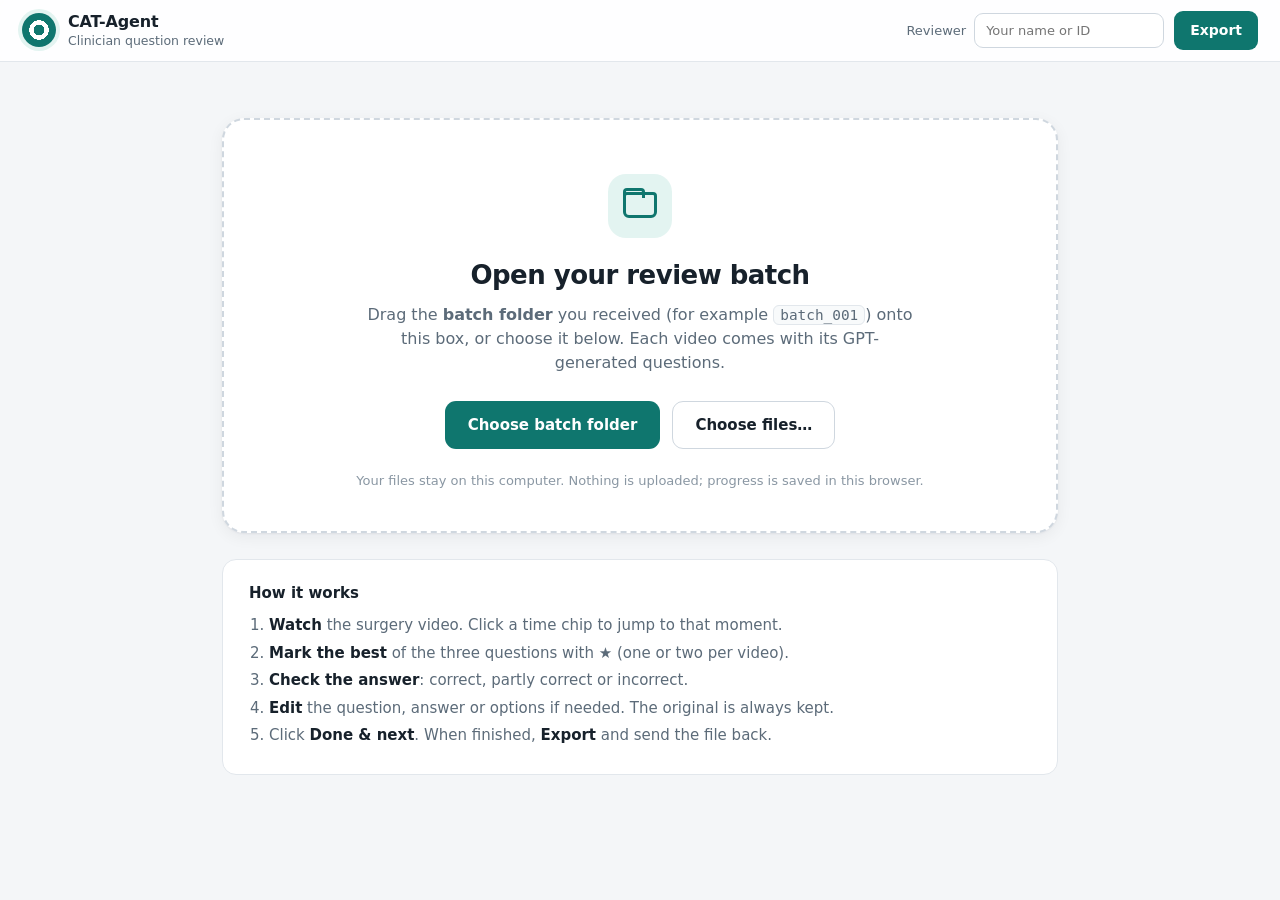
==== ui/index.html @ 6831594a "UI: version-stamp CSS/JS so browsers never mix cached old files with a new page Co-Authored-By: Clau" ====
<!doctype html>
<html lang="en">
<head>
  <meta charset="utf-8">
  <meta name="viewport" content="width=device-width, initial-scale=1">
  <title>CAT-Agent Clinician Review</title>
  <meta name="description" content="Review GPT-generated questions for ophthalmic surgery videos: pick the best, edit, export.">
  <link rel="icon" href="data:image/svg+xml,%3Csvg xmlns='http://www.w3.org/2000/svg' viewBox='0 0 32 32'%3E%3Ccircle cx='16' cy='16' r='14' fill='%230f766e'/%3E%3Ccircle cx='16' cy='16' r='6' fill='white'/%3E%3Ccircle cx='16' cy='16' r='3' fill='%230f766e'/%3E%3C/svg%3E">
  <link rel="stylesheet" href="styles.css?v=202610051833">
</head>
<body>
  <header class="topbar">
    <div class="brand">
      <span class="logo" aria-hidden="true"></span>
      <div>
        <div class="brand-title">CAT-Agent</div>
        <div class="brand-sub">Clinician question review</div>
      </div>
    </div>
    <div class="topbar-actions">
      <label class="reviewer">
        <span>Reviewer</span>
        <input id="reviewer" type="text" placeholder="Your name or ID" autocomplete="off" spellcheck="false">
      </label>
      <button id="btn-open" class="btn ghost hidden" type="button" title="Open another batch folder">Open folder</button>
      <div class="menu-wrap">
        <button id="btn-export" class="btn primary" type="button" disabled aria-haspopup="true" aria-expanded="false">Export</button>
        <div id="export-menu" class="menu hidden" role="menu">
          <button type="button" role="menuitem" data-export="json">Export JSON <small>full record, re-importable</small></button>
          <button type="button" role="menuitem" data-export="csv">Export CSV <small>one row per question, for Excel</small></button>
          <hr>
          <button type="button" role="menuitem" data-export="import">Import previous export… <small>continue where you left off</small></button>
        </div>
      </div>
    </div>
  </header>

  <!-- Start screen -->
  <main id="start" class="start">
    <section class="drop" id="dropzone" tabindex="0" aria-label="Drop your batch folder here">
      <div class="drop-icon" aria-hidden="true"></div>
      <h1>Open your review batch</h1>
      <p class="lead">Drag the <b>batch folder</b> you received (for example <code>batch_001</code>) onto this box,
        or choose it below. Each video comes with its GPT-generated questions.</p>
      <div class="drop-buttons">
        <button id="btn-folder" class="btn primary lg" type="button">Choose batch folder</button>
        <button id="btn-files" class="btn ghost lg" type="button">Choose files…</button>
      </div>
      <p class="fine">Your files stay on this computer. Nothing is uploaded; progress is saved in this browser.</p>
    </section>
    <section class="howto">
      <h2>How it works</h2>
      <ol>
        <li><b>Watch</b> the surgery video. Click a time chip to jump to that moment.</li>
        <li><b>Mark the best</b> of the three questions with ★ (one or two per video).</li>
        <li><b>Check the answer</b>: correct, partly correct or incorrect.</li>
        <li><b>Edit</b> the question, answer or options if needed. The original is always kept.</li>
        <li>Click <b>Done &amp; next</b>. When finished, <b>Export</b> and send the file back.</li>
      </ol>
    </section>
    <input id="input-folder" type="file" webkitdirectory directory multiple hidden>
    <input id="input-files" type="file" multiple accept="video/*,.mp4,.mov,.m4v,.webm,.mkv,.json" hidden>
    <input id="input-import" type="file" accept=".json,application/json" hidden>
  </main>

  <!-- Review workspace -->
  <div id="workspace" class="workspace hidden">
    <aside class="sidebar" aria-label="Videos in this batch">
      <div class="side-head">
        <div class="progress-label"><span id="progress-text">0 of 0 done</span><span id="progress-pct">0%</span></div>
        <div class="progress"><div id="progress-bar"></div></div>
        <input id="search" type="search" placeholder="Search videos…" aria-label="Search videos">
        <div class="filters" role="group" aria-label="Filter by status">
          <button type="button" class="chip-btn active" data-filter="all">All</button>
          <button type="button" class="chip-btn" data-filter="todo">To do</button>
          <button type="button" class="chip-btn" data-filter="done">Done</button>
        </div>
      </div>
      <ol id="case-list" class="case-list"></ol>
    </aside>

    <main id="case" class="case" tabindex="-1"></main>
  </div>

  <div id="toast" class="toast" role="status" aria-live="polite"></div>

  <script src="config.js?v=202610051833"></script>
  <script src="app.js?v=202610051833"></script>
</body>
</html>
---- ui/styles.css ----
/* CAT-Agent clinician review — styles (no build step, no external assets) */
:root {
  --bg: #f4f6f8;
  --surface: #ffffff;
  --surface-2: #f8fafb;
  --border: #e2e7ec;
  --border-strong: #cfd7df;
  --text: #17212b;
  --muted: #5c6b79;
  --faint: #8a97a3;
  --accent: #0f766e;
  --accent-strong: #0b5f58;
  --accent-soft: #e3f4f1;
  --star: #d97706;
  --star-soft: #fff4e0;
  --good: #15803d;
  --good-soft: #e5f6eb;
  --warn: #b45309;
  --warn-soft: #fdf1e1;
  --bad: #b91c1c;
  --bad-soft: #fbe9e9;
  --info-soft: #eaf1fb;
  --shadow: 0 1px 2px rgba(16, 24, 40, .05), 0 4px 16px rgba(16, 24, 40, .06);
  --shadow-lg: 0 12px 40px rgba(16, 24, 40, .14);
  --radius: 14px;
  --radius-sm: 9px;
  --font: ui-sans-serif, system-ui, -apple-system, "Segoe UI", Roboto, "Helvetica Neue", Arial, sans-serif;
  --mono: ui-monospace, SFMono-Regular, Menlo, Consolas, monospace;
  color-scheme: light;
}

* { box-sizing: border-box; }
html, body { margin: 0; height: 100%; }
body {
  font-family: var(--font);
  font-size: 15px;
  line-height: 1.5;
  color: var(--text);
  background: var(--bg);
  -webkit-font-smoothing: antialiased;
}
button, input, textarea { font: inherit; color: inherit; }
code { font-family: var(--mono); font-size: .9em; background: var(--surface-2); border: 1px solid var(--border);
  padding: 1px 6px; border-radius: 6px; }
.hidden { display: none !important; }

/* ---------------------------------------------------------------- top bar */
.topbar {
  position: sticky; top: 0; z-index: 20;
  display: flex; align-items: center; justify-content: space-between; gap: 16px;
  padding: 10px 22px;
  background: color-mix(in srgb, var(--surface) 88%, transparent);
  backdrop-filter: saturate(1.4) blur(10px);
  border-bottom: 1px solid var(--border);
}
.brand { display: flex; align-items: center; gap: 12px; }
.logo {
  width: 34px; height: 34px; border-radius: 50%;
  background: radial-gradient(circle at 50% 50%, var(--accent) 0 22%, #fff 23% 40%, var(--accent) 41% 100%);
  box-shadow: 0 0 0 4px var(--accent-soft);
}
.brand-title { font-weight: 700; letter-spacing: -.01em; font-size: 16px; }
.brand-sub { color: var(--muted); font-size: 12.5px; margin-top: -2px; }
.topbar-actions { display: flex; align-items: center; gap: 10px; }
.reviewer { display: flex; align-items: center; gap: 8px; color: var(--muted); font-size: 13px; }
.reviewer input {
  width: 190px; padding: 7px 11px; border-radius: var(--radius-sm);
  border: 1px solid var(--border-strong); background: var(--surface);
}
.reviewer input:focus, #search:focus, textarea:focus, .comment:focus { outline: 2px solid var(--accent); outline-offset: 1px; border-color: transparent; }
.reviewer input.needs { border-color: var(--warn); box-shadow: 0 0 0 3px var(--warn-soft); }

/* ---------------------------------------------------------------- buttons */
.btn {
  display: inline-flex; align-items: center; justify-content: center; gap: 7px;
  padding: 8px 15px; border-radius: var(--radius-sm); border: 1px solid transparent;
  font-weight: 600; font-size: 14px; cursor: pointer; white-space: nowrap;
  transition: background .15s, border-color .15s, color .15s, transform .05s;
}
.btn:active { transform: translateY(1px); }
.btn:disabled { opacity: .5; cursor: not-allowed; }
.btn.lg { padding: 12px 22px; font-size: 15px; border-radius: 11px; }
.btn.primary { background: var(--accent); color: #fff; }
.btn.primary:hover:not(:disabled) { background: var(--accent-strong); }
.btn.ghost { background: var(--surface); border-color: var(--border-strong); color: var(--text); }
.btn.ghost:hover:not(:disabled) { background: var(--surface-2); }
.btn.subtle { background: transparent; color: var(--muted); padding: 6px 10px; }
.btn.subtle:hover { background: var(--surface-2); color: var(--text); }
.btn.small { padding: 5px 10px; font-size: 13px; }
:focus-visible { outline: 2px solid var(--accent); outline-offset: 2px; }

.menu-wrap { position: relative; }
.menu {
  position: absolute; right: 0; top: calc(100% + 8px); min-width: 270px; z-index: 30;
  background: var(--surface); border: 1px solid var(--border); border-radius: 12px;
  box-shadow: var(--shadow-lg); padding: 6px;
}
.menu button {
  display: block; width: 100%; text-align: left; background: none; border: 0;
  padding: 9px 11px; border-radius: 8px; cursor: pointer; font-weight: 600;
}
.menu button small { display: block; font-weight: 400; color: var(--muted); font-size: 12.5px; }
.menu button:hover { background: var(--surface-2); }
.menu hr { border: 0; border-top: 1px solid var(--border); margin: 6px 4px; }

/* ---------------------------------------------------------------- start screen */
.start { max-width: 880px; margin: 0 auto; padding: 56px 22px 40px; }
.drop {
  text-align: center; padding: 54px 30px 40px;
  background: var(--surface); border: 2px dashed var(--border-strong); border-radius: 22px;
  box-shadow: var(--shadow); transition: border-color .15s, background .15s, transform .15s;
}
.drop.over { border-color: var(--accent); background: var(--accent-soft); transform: scale(1.01); }
.drop-icon {
  width: 64px; height: 64px; margin: 0 auto 18px; border-radius: 18px; background: var(--accent-soft);
  position: relative;
}
.drop-icon::before {
  content: ""; position: absolute; inset: 18px 15px 20px; border: 3px solid var(--accent); border-radius: 4px 4px 6px 6px;
}
.drop-icon::after {
  content: ""; position: absolute; left: 15px; top: 14px; width: 16px; height: 7px; border: 3px solid var(--accent);
  border-bottom: 0; border-radius: 4px 4px 0 0;
}
.drop h1 { font-size: 26px; letter-spacing: -.02em; margin: 0 0 8px; }
.lead { color: var(--muted); max-width: 560px; margin: 0 auto 26px; font-size: 16px; }
.drop-buttons { display: flex; gap: 12px; justify-content: center; flex-wrap: wrap; }
.fine { color: var(--faint); font-size: 13px; margin: 22px 0 0; }
.howto { margin-top: 26px; padding: 22px 26px; background: var(--surface); border-radius: var(--radius);
  border: 1px solid var(--border); }
.howto h2 { font-size: 15px; margin: 0 0 10px; }
.howto ol { margin: 0; padding-left: 20px; color: var(--muted); }
.howto li { margin: 5px 0; }
.howto b { color: var(--text); }

/* ---------------------------------------------------------------- workspace */
.workspace { display: grid; grid-template-columns: 300px minmax(0, 1fr); height: calc(100vh - 57px); }
.sidebar {
  border-right: 1px solid var(--border); background: var(--surface);
  display: flex; flex-direction: column; min-height: 0;
}
.side-head { padding: 16px 16px 12px; border-bottom: 1px solid var(--border); }
.progress-label { display: flex; justify-content: space-between; font-size: 13px; color: var(--muted); font-weight: 600; }
.progress { height: 7px; background: var(--surface-2); border: 1px solid var(--border); border-radius: 99px; margin: 7px 0 12px; overflow: hidden; }
.progress div { height: 100%; width: 0; background: linear-gradient(90deg, var(--accent), var(--good)); border-radius: 99px; transition: width .3s; }
#search { width: 100%; padding: 8px 11px; border-radius: var(--radius-sm); border: 1px solid var(--border-strong); background: var(--surface-2); }
.filters { display: flex; gap: 6px; margin-top: 10px; }
.chip-btn { border: 1px solid var(--border); background: var(--surface); padding: 4px 11px; border-radius: 99px; font-size: 12.5px; font-weight: 600; color: var(--muted); cursor: pointer; }
.chip-btn.active { background: var(--accent-soft); color: var(--accent-strong); border-color: transparent; }
.case-list { list-style: none; margin: 0; padding: 8px; overflow-y: auto; flex: 1; }
.case-item {
  display: grid; grid-template-columns: 22px 1fr auto; gap: 9px; align-items: center;
  padding: 9px 10px; border-radius: 10px; cursor: pointer; border: 1px solid transparent;
}
.case-item:hover { background: var(--surface-2); }
.case-item.active { background: var(--accent-soft); border-color: color-mix(in srgb, var(--accent) 30%, transparent); }
.case-num { font-size: 12px; color: var(--faint); font-variant-numeric: tabular-nums; text-align: right; }
.case-title { font-size: 13.5px; font-weight: 600; line-height: 1.3; overflow: hidden; text-overflow: ellipsis; display: -webkit-box; -webkit-line-clamp: 2; -webkit-box-orient: vertical; }
.case-sub { font-size: 12px; color: var(--muted); }
.dot { width: 10px; height: 10px; border-radius: 50%; background: var(--border-strong); }
.dot.progress-dot { background: var(--star); }
.dot.done { background: var(--good); }
.case-stars { font-size: 12px; color: var(--star); font-weight: 700; }

/* ---------------------------------------------------------------- case view */
.case { overflow-y: auto; padding: 22px 28px 60px; outline: none; }
.case-inner { max-width: 1320px; margin: 0 auto; }
.case-head { display: flex; align-items: flex-start; justify-content: space-between; gap: 16px; margin-bottom: 14px; }
.case-head h2 { margin: 0; font-size: 22px; letter-spacing: -.015em; line-height: 1.25; }
.meta-chips { display: flex; flex-wrap: wrap; gap: 6px; margin-top: 8px; }
.pill { white-space: nowrap; display: inline-flex; align-items: center; gap: 5px; padding: 3px 10px; border-radius: 99px; font-size: 12.5px; font-weight: 600; background: var(--surface-2); color: var(--muted); border: 1px solid var(--border); }
.pill.accent { background: var(--accent-soft); color: var(--accent-strong); border-color: transparent; }
.pill.star { background: var(--star-soft); color: var(--star); border-color: transparent; }
.pill.good { background: var(--good-soft); color: var(--good); border-color: transparent; }
.pill.warn { background: var(--warn-soft); color: var(--warn); border-color: transparent; }
.nav-btns { display: flex; gap: 8px; flex-shrink: 0; }

.grid { display: grid; grid-template-columns: minmax(0, 1.05fr) minmax(0, 1fr); gap: 22px; align-items: start; }
.panel { background: var(--surface); border: 1px solid var(--border); border-radius: var(--radius); box-shadow: var(--shadow); }
.video-panel { position: sticky; top: 0; overflow: hidden; }
.video-box { background: #000; aspect-ratio: 16 / 10; display: flex; align-items: center; justify-content: center; }
.video-box video { width: 100%; height: 100%; display: block; background: #000; }
.video-missing { color: #c9d3da; text-align: center; padding: 30px; font-size: 14px; }
.video-missing b { color: #fff; display: block; font-size: 16px; margin-bottom: 4px; }
.timeline-wrap { padding: 12px 16px 6px; }
.timeline-label { display: flex; justify-content: space-between; font-size: 12px; color: var(--muted); margin-bottom: 6px; }
.timeline { position: relative; height: 26px; border-radius: 7px; overflow: hidden; display: flex; background: var(--surface-2); cursor: pointer; border: 1px solid var(--border); }
.seg { height: 100%; border-right: 1px solid rgba(255,255,255,.6); min-width: 2px; position: relative; }
.seg:hover { filter: brightness(1.08) saturate(1.1); }
.playhead { position: absolute; top: -2px; bottom: -2px; width: 2px; background: var(--text); pointer-events: none; left: 0; box-shadow: 0 0 0 1px var(--surface); }
.phase-now { font-size: 13px; padding: 4px 16px 12px; color: var(--muted); min-height: 30px; }
.phase-now b { color: var(--text); }
details.about { border-top: 1px solid var(--border); }
details.about summary { padding: 12px 16px; cursor: pointer; font-weight: 600; font-size: 14px; list-style: none; display: flex; justify-content: space-between; }
details.about summary::-webkit-details-marker { display: none; }
details.about summary::after { content: "Show"; color: var(--accent); font-size: 13px; }
details.about[open] summary::after { content: "Hide"; }
.about-body { padding: 0 16px 16px; font-size: 13.5px; color: var(--muted); }
.about-body p { margin: 0 0 10px; color: var(--text); }
.kv { display: grid; grid-template-columns: max-content 1fr; gap: 4px 14px; margin: 0; }
.kv dt { color: var(--faint); }
.kv dd { margin: 0; color: var(--text); word-break: break-word; }

/* ---------------------------------------------------------------- question cards */
.q-col { display: flex; flex-direction: column; gap: 16px; }
.q-hint { font-size: 13.5px; color: var(--muted); display: flex; justify-content: space-between; align-items: center; gap: 10px; }
.q-hint b { color: var(--text); }
.qcard { padding: 18px 18px 14px; transition: border-color .15s, box-shadow .15s; }
.qcard.selected { border-color: var(--star); box-shadow: 0 0 0 3px var(--star-soft), var(--shadow); }
.q-top { display: flex; align-items: center; justify-content: space-between; gap: 10px; margin-bottom: 10px; }
.q-tags { display: flex; flex-wrap: wrap; gap: 6px; align-items: center; }
.q-index { font-weight: 800; font-size: 13px; color: var(--faint); letter-spacing: .04em; text-transform: uppercase; margin-right: 4px; }
.star-btn {
  display: inline-flex; align-items: center; gap: 6px; border: 1px solid var(--border-strong); background: var(--surface);
  color: var(--muted); border-radius: 99px; padding: 6px 13px; font-weight: 700; font-size: 13px; cursor: pointer; flex-shrink: 0;
}
.star-btn .s { font-size: 16px; line-height: 1; }
.star-btn:hover { border-color: var(--star); color: var(--star); }
.star-btn.on { background: var(--star); border-color: var(--star); color: #fff; }
.q-text { font-size: 15.5px; font-weight: 500; line-height: 1.5; margin: 2px 0 12px; white-space: pre-wrap; }
.label { font-size: 11.5px; font-weight: 800; letter-spacing: .06em; text-transform: uppercase; color: var(--faint); margin: 12px 0 5px; }
.options { list-style: none; margin: 0; padding: 0; display: grid; gap: 6px; }
.options li { padding: 8px 11px; border: 1px solid var(--border); border-radius: 9px; font-size: 14px; background: var(--surface-2); white-space: pre-wrap; }
.options li.correct { border-color: var(--good); background: var(--good-soft); }
.options li.correct::after { content: "  ✓ answer"; color: var(--good); font-weight: 700; font-size: 12px; }
.answer { padding: 11px 13px; background: var(--accent-soft); border-radius: 10px; font-size: 14.5px; white-space: pre-wrap; }
.evidence { display: flex; flex-wrap: wrap; gap: 6px; }
.ev-chip {
  border: 1px solid var(--border); background: var(--surface); border-radius: 8px; padding: 5px 9px; font-size: 12.5px;
  cursor: pointer; text-align: left; max-width: 100%; color: var(--text);
}
.ev-chip:hover { border-color: var(--accent); background: var(--accent-soft); }
.ev-chip .t { font-family: var(--mono); font-weight: 700; color: var(--accent-strong); margin-right: 6px; }
details.reason { margin-top: 10px; }
details.reason summary { cursor: pointer; font-size: 13px; color: var(--accent); font-weight: 600; }
.reason-body { font-size: 13.5px; color: var(--muted); padding: 8px 0 0; white-space: pre-wrap; }
.reason-body b { color: var(--text); }

.q-review { margin-top: 14px; padding-top: 12px; border-top: 1px dashed var(--border); display: flex; flex-wrap: wrap; gap: 10px; align-items: center; justify-content: space-between; }
.seg-ctl { display: inline-flex; border: 1px solid var(--border-strong); border-radius: 10px; overflow: hidden; }
.seg-ctl button { border: 0; background: var(--surface); padding: 6px 11px; font-size: 13px; font-weight: 600; cursor: pointer; color: var(--muted); border-right: 1px solid var(--border); }
.seg-ctl button:last-child { border-right: 0; }
.seg-ctl button:hover { background: var(--surface-2); color: var(--text); }
.seg-ctl button.on[data-v="correct"] { background: var(--good-soft); color: var(--good); }
.seg-ctl button.on[data-v="partial"] { background: var(--warn-soft); color: var(--warn); }
.seg-ctl button.on[data-v="incorrect"] { background: var(--bad-soft); color: var(--bad); }
.seg-ctl button.on[data-v="cannot_verify"] { background: var(--info-soft); color: var(--text); }
.q-actions { display: flex; gap: 6px; }
.comment { width: 100%; margin-top: 10px; padding: 8px 11px; border: 1px solid var(--border); border-radius: 9px; background: var(--surface-2); font-size: 13.5px; resize: vertical; min-height: 38px; }

.edit-box { margin-top: 4px; display: grid; gap: 10px; }
.edit-box label { font-size: 12px; font-weight: 700; color: var(--muted); display: grid; gap: 4px; }
.edit-box textarea { width: 100%; padding: 9px 11px; border: 1px solid var(--border-strong); border-radius: 9px; background: var(--surface); font-size: 14.5px; line-height: 1.45; resize: vertical; }
.edit-row { display: flex; gap: 8px; justify-content: flex-end; flex-wrap: wrap; }
.orig { font-size: 12.5px; color: var(--faint); margin-top: 6px; white-space: pre-wrap; }
.orig b { color: var(--muted); }

.done-bar { margin-top: 4px; padding: 14px 18px; display: flex; align-items: center; justify-content: space-between; gap: 12px; flex-wrap: wrap; }
.done-bar textarea { flex: 1 1 260px; min-height: 40px; }
.done-bar .msg { font-size: 13px; color: var(--muted); }

/* ---------------------------------------------------------------- toast */
.toast {
  position: fixed; left: 50%; bottom: 26px; transform: translate(-50%, 20px); opacity: 0; pointer-events: none;
  background: var(--text); color: var(--bg); padding: 10px 16px; border-radius: 10px; font-size: 14px; font-weight: 600;
  box-shadow: var(--shadow-lg); transition: opacity .2s, transform .2s; z-index: 50; max-width: 90vw;
}
.toast.show { opacity: 1; transform: translate(-50%, 0); }

/* ---------------------------------------------------------------- responsive */
@media (max-width: 1150px) {
  .grid { grid-template-columns: 1fr; }
  .video-panel { position: static; }
}
@media (max-width: 820px) {
  .topbar { flex-wrap: wrap; padding: 10px 14px; }
  .topbar-actions { width: 100%; flex-wrap: wrap; }
  .reviewer { flex: 1; }
  .reviewer span { display: none; }
  .reviewer input { width: 100%; }
  .workspace { grid-template-columns: 1fr; height: auto; }
  .sidebar { border-right: 0; border-bottom: 1px solid var(--border); max-height: 42vh; }
  .case { padding: 16px 14px 50px; }
  .case-head { flex-direction: column; }
  .start { padding: 28px 14px; }
  .drop { padding: 36px 18px 30px; }
}
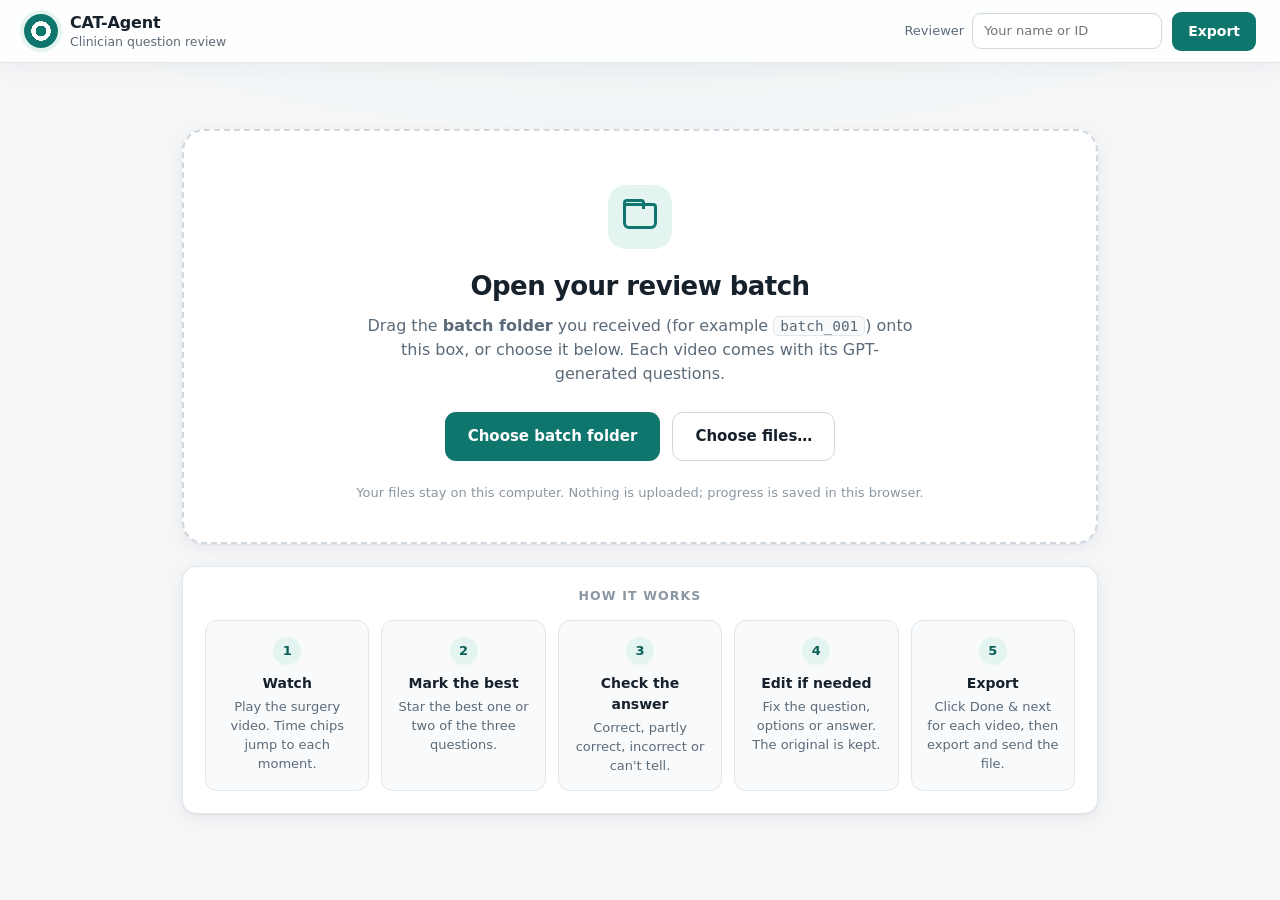
==== commit 1e0381eb: "UI: centred layout (max-width column), vertically centred start screen, step cards Co-Authored-By: C" ====
--- a/ui/index.html
+++ b/ui/index.html
@@ -6,10 +6,11 @@
   <title>CAT-Agent Clinician Review</title>
   <meta name="description" content="Review GPT-generated questions for ophthalmic surgery videos: pick the best, edit, export.">
   <link rel="icon" href="data:image/svg+xml,%3Csvg xmlns='http://www.w3.org/2000/svg' viewBox='0 0 32 32'%3E%3Ccircle cx='16' cy='16' r='14' fill='%230f766e'/%3E%3Ccircle cx='16' cy='16' r='6' fill='white'/%3E%3Ccircle cx='16' cy='16' r='3' fill='%230f766e'/%3E%3C/svg%3E">
-  <link rel="stylesheet" href="styles.css?v=202610051833">
+  <link rel="stylesheet" href="styles.css?v=202610051835">
 </head>
 <body>
   <header class="topbar">
+  <div class="topbar-inner">
     <div class="brand">
       <span class="logo" aria-hidden="true"></span>
       <div>
@@ -33,6 +34,7 @@
         </div>
       </div>
     </div>
+  </div>
   </header>
 
   <!-- Start screen -->
@@ -50,12 +52,12 @@
     </section>
     <section class="howto">
       <h2>How it works</h2>
-      <ol>
-        <li><b>Watch</b> the surgery video. Click a time chip to jump to that moment.</li>
-        <li><b>Mark the best</b> of the three questions with ★ (one or two per video).</li>
-        <li><b>Check the answer</b>: correct, partly correct or incorrect.</li>
-        <li><b>Edit</b> the question, answer or options if needed. The original is always kept.</li>
-        <li>Click <b>Done &amp; next</b>. When finished, <b>Export</b> and send the file back.</li>
+      <ol class="steps">
+        <li><span class="n">1</span><b>Watch</b><p>Play the surgery video. Time chips jump to each moment.</p></li>
+        <li><span class="n">2</span><b>Mark the best</b><p>Star the best one or two of the three questions.</p></li>
+        <li><span class="n">3</span><b>Check the answer</b><p>Correct, partly correct, incorrect or can&#39;t tell.</p></li>
+        <li><span class="n">4</span><b>Edit if needed</b><p>Fix the question, options or answer. The original is kept.</p></li>
+        <li><span class="n">5</span><b>Export</b><p>Click Done &amp; next for each video, then export and send the file.</p></li>
       </ol>
     </section>
     <input id="input-folder" type="file" webkitdirectory directory multiple hidden>
@@ -84,7 +86,7 @@
 
   <div id="toast" class="toast" role="status" aria-live="polite"></div>
 
-  <script src="config.js?v=202610051833"></script>
-  <script src="app.js?v=202610051833"></script>
+  <script src="config.js?v=202610051835"></script>
+  <script src="app.js?v=202610051835"></script>
 </body>
 </html>
--- a/ui/styles.css
+++ b/ui/styles.css
@@ -1,5 +1,7 @@
 /* CAT-Agent clinician review — styles (no build step, no external assets) */
 :root {
+  --maxw: 1500px;
+  --topbar-h: 62px;
   --bg: #f4f6f8;
   --surface: #ffffff;
   --surface-2: #f8fafb;
@@ -36,7 +38,8 @@
   font-size: 15px;
   line-height: 1.5;
   color: var(--text);
-  background: var(--bg);
+  background: radial-gradient(1100px 420px at 50% -160px, #dcf1ec 0%, rgba(220, 241, 236, 0) 70%) no-repeat, var(--bg);
+  min-height: 100%;
   -webkit-font-smoothing: antialiased;
 }
 button, input, textarea { font: inherit; color: inherit; }
@@ -47,11 +50,15 @@
 /* ---------------------------------------------------------------- top bar */
 .topbar {
   position: sticky; top: 0; z-index: 20;
-  display: flex; align-items: center; justify-content: space-between; gap: 16px;
-  padding: 10px 22px;
-  background: color-mix(in srgb, var(--surface) 88%, transparent);
+  padding: 0 24px;
+  background: color-mix(in srgb, var(--surface) 90%, transparent);
   backdrop-filter: saturate(1.4) blur(10px);
   border-bottom: 1px solid var(--border);
+  box-shadow: 0 6px 20px rgba(16, 24, 40, .04);
+}
+.topbar-inner {
+  max-width: var(--maxw); margin: 0 auto; min-height: var(--topbar-h);
+  display: flex; align-items: center; justify-content: space-between; gap: 16px;
 }
 .brand { display: flex; align-items: center; gap: 12px; }
 .logo {
@@ -104,7 +111,11 @@
 .menu hr { border: 0; border-top: 1px solid var(--border); margin: 6px 4px; }
 
 /* ---------------------------------------------------------------- start screen */
-.start { max-width: 880px; margin: 0 auto; padding: 56px 22px 40px; }
+.start {
+  max-width: 960px; margin: 0 auto; padding: 36px 22px 56px;
+  min-height: calc(100vh - var(--topbar-h) - 1px);
+  display: flex; flex-direction: column; justify-content: center;
+}
 .drop {
   text-align: center; padding: 54px 30px 40px;
   background: var(--surface); border: 2px dashed var(--border-strong); border-radius: 22px;
@@ -126,18 +137,26 @@
 .lead { color: var(--muted); max-width: 560px; margin: 0 auto 26px; font-size: 16px; }
 .drop-buttons { display: flex; gap: 12px; justify-content: center; flex-wrap: wrap; }
 .fine { color: var(--faint); font-size: 13px; margin: 22px 0 0; }
-.howto { margin-top: 26px; padding: 22px 26px; background: var(--surface); border-radius: var(--radius);
-  border: 1px solid var(--border); }
-.howto h2 { font-size: 15px; margin: 0 0 10px; }
-.howto ol { margin: 0; padding-left: 20px; color: var(--muted); }
-.howto li { margin: 5px 0; }
-.howto b { color: var(--text); }
+.howto { margin-top: 22px; padding: 20px 22px 22px; background: var(--surface); border-radius: var(--radius);
+  border: 1px solid var(--border); box-shadow: var(--shadow); }
+.howto h2 { font-size: 12.5px; margin: 0 0 14px; text-align: center; text-transform: uppercase; letter-spacing: .09em; color: var(--faint); }
+.steps { list-style: none; margin: 0; padding: 0; display: grid; grid-template-columns: repeat(auto-fit, minmax(150px, 1fr)); gap: 12px; }
+.steps li { background: var(--surface-2); border: 1px solid var(--border); border-radius: 12px; padding: 16px 14px 14px; text-align: center; }
+.steps .n { display: inline-flex; align-items: center; justify-content: center; width: 28px; height: 28px; border-radius: 50%;
+  background: var(--accent-soft); color: var(--accent-strong); font-weight: 800; font-size: 13px; margin-bottom: 8px; }
+.steps b { display: block; color: var(--text); font-size: 14px; }
+.steps p { margin: 4px 0 0; color: var(--muted); font-size: 13px; line-height: 1.45; }
 
 /* ---------------------------------------------------------------- workspace */
-.workspace { display: grid; grid-template-columns: 300px minmax(0, 1fr); height: calc(100vh - 57px); }
+.workspace {
+  max-width: var(--maxw); margin: 0 auto; padding: 24px;
+  display: grid; grid-template-columns: 300px minmax(0, 1fr); gap: 24px; align-items: start;
+}
 .sidebar {
-  border-right: 1px solid var(--border); background: var(--surface);
-  display: flex; flex-direction: column; min-height: 0;
+  position: sticky; top: calc(var(--topbar-h) + 24px);
+  max-height: calc(100vh - var(--topbar-h) - 48px);
+  background: var(--surface); border: 1px solid var(--border); border-radius: var(--radius); box-shadow: var(--shadow);
+  display: flex; flex-direction: column; min-height: 0; overflow: hidden;
 }
 .side-head { padding: 16px 16px 12px; border-bottom: 1px solid var(--border); }
 .progress-label { display: flex; justify-content: space-between; font-size: 13px; color: var(--muted); font-weight: 600; }
@@ -163,8 +182,8 @@
 .case-stars { font-size: 12px; color: var(--star); font-weight: 700; }
 
 /* ---------------------------------------------------------------- case view */
-.case { overflow-y: auto; padding: 22px 28px 60px; outline: none; }
-.case-inner { max-width: 1320px; margin: 0 auto; }
+.case { padding: 0 0 40px; outline: none; min-width: 0; }
+.case-inner { margin: 0; }
 .case-head { display: flex; align-items: flex-start; justify-content: space-between; gap: 16px; margin-bottom: 14px; }
 .case-head h2 { margin: 0; font-size: 22px; letter-spacing: -.015em; line-height: 1.25; }
 .meta-chips { display: flex; flex-wrap: wrap; gap: 6px; margin-top: 8px; }
@@ -177,7 +196,7 @@
 
 .grid { display: grid; grid-template-columns: minmax(0, 1.05fr) minmax(0, 1fr); gap: 22px; align-items: start; }
 .panel { background: var(--surface); border: 1px solid var(--border); border-radius: var(--radius); box-shadow: var(--shadow); }
-.video-panel { position: sticky; top: 0; overflow: hidden; }
+.video-panel { position: sticky; top: calc(var(--topbar-h) + 24px); overflow: hidden; }
 .video-box { background: #000; aspect-ratio: 16 / 10; display: flex; align-items: center; justify-content: center; }
 .video-box video { width: 100%; height: 100%; display: block; background: #000; }
 .video-missing { color: #c9d3da; text-align: center; padding: 30px; font-size: 14px; }
@@ -273,15 +292,15 @@
   .video-panel { position: static; }
 }
 @media (max-width: 820px) {
-  .topbar { flex-wrap: wrap; padding: 10px 14px; }
+  .topbar { padding: 0 14px; }
+  .topbar-inner { flex-wrap: wrap; padding: 10px 0; }
   .topbar-actions { width: 100%; flex-wrap: wrap; }
   .reviewer { flex: 1; }
   .reviewer span { display: none; }
   .reviewer input { width: 100%; }
-  .workspace { grid-template-columns: 1fr; height: auto; }
-  .sidebar { border-right: 0; border-bottom: 1px solid var(--border); max-height: 42vh; }
-  .case { padding: 16px 14px 50px; }
+  .workspace { grid-template-columns: 1fr; padding: 14px; gap: 14px; }
+  .sidebar { position: static; max-height: 42vh; }
   .case-head { flex-direction: column; }
-  .start { padding: 28px 14px; }
+  .start { padding: 24px 14px 40px; min-height: 0; }
   .drop { padding: 36px 18px 30px; }
 }
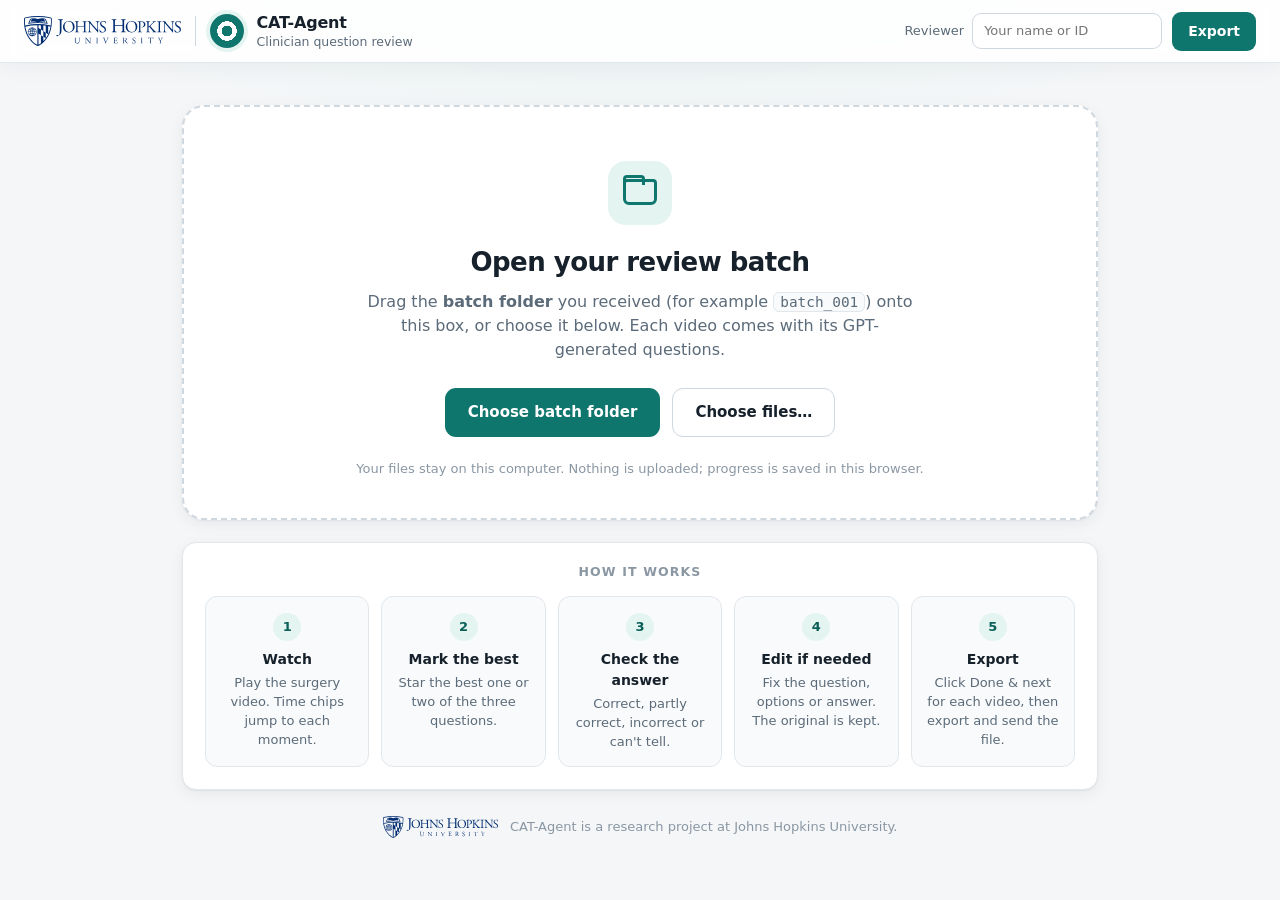
==== commit a1e43f76: "UI: Johns Hopkins University logo in the header and start-screen credit Official JHU university logo" ====
--- a/ui/index.html
+++ b/ui/index.html
@@ -6,12 +6,16 @@
   <title>CAT-Agent Clinician Review</title>
   <meta name="description" content="Review GPT-generated questions for ophthalmic surgery videos: pick the best, edit, export.">
   <link rel="icon" href="data:image/svg+xml,%3Csvg xmlns='http://www.w3.org/2000/svg' viewBox='0 0 32 32'%3E%3Ccircle cx='16' cy='16' r='14' fill='%230f766e'/%3E%3Ccircle cx='16' cy='16' r='6' fill='white'/%3E%3Ccircle cx='16' cy='16' r='3' fill='%230f766e'/%3E%3C/svg%3E">
-  <link rel="stylesheet" href="styles.css?v=202610051835">
+  <link rel="stylesheet" href="styles.css?v=202610051838">
 </head>
 <body>
   <header class="topbar">
   <div class="topbar-inner">
     <div class="brand">
+      <a class="jhu" href="https://www.jhu.edu/" target="_blank" rel="noopener" title="Johns Hopkins University">
+        <img src="assets/jhu-logo.svg" alt="Johns Hopkins University" width="158" height="30">
+      </a>
+      <span class="brand-divider" aria-hidden="true"></span>
       <span class="logo" aria-hidden="true"></span>
       <div>
         <div class="brand-title">CAT-Agent</div>
@@ -60,6 +64,10 @@
         <li><span class="n">5</span><b>Export</b><p>Click Done &amp; next for each video, then export and send the file.</p></li>
       </ol>
     </section>
+    <footer class="site-foot">
+      <img src="assets/jhu-logo.svg" alt="" width="116" height="22">
+      <span>CAT-Agent is a research project at Johns Hopkins University.</span>
+    </footer>
     <input id="input-folder" type="file" webkitdirectory directory multiple hidden>
     <input id="input-files" type="file" multiple accept="video/*,.mp4,.mov,.m4v,.webm,.mkv,.json" hidden>
     <input id="input-import" type="file" accept=".json,application/json" hidden>
@@ -86,7 +94,7 @@
 
   <div id="toast" class="toast" role="status" aria-live="polite"></div>
 
-  <script src="config.js?v=202610051835"></script>
-  <script src="app.js?v=202610051835"></script>
+  <script src="config.js?v=202610051838"></script>
+  <script src="app.js?v=202610051838"></script>
 </body>
 </html>
--- a/ui/styles.css
+++ b/ui/styles.css
@@ -66,6 +66,11 @@
   background: radial-gradient(circle at 50% 50%, var(--accent) 0 22%, #fff 23% 40%, var(--accent) 41% 100%);
   box-shadow: 0 0 0 4px var(--accent-soft);
 }
+.jhu { display: inline-flex; align-items: center; }
+.jhu img { height: 30px; width: auto; display: block; }
+.brand-divider { width: 1px; height: 30px; background: var(--border-strong); margin: 0 2px; }
+.site-foot { margin-top: 26px; display: flex; align-items: center; justify-content: center; gap: 12px; color: var(--faint); font-size: 13px; flex-wrap: wrap; text-align: center; }
+.site-foot img { height: 22px; width: auto; }
 .brand-title { font-weight: 700; letter-spacing: -.01em; font-size: 16px; }
 .brand-sub { color: var(--muted); font-size: 12.5px; margin-top: -2px; }
 .topbar-actions { display: flex; align-items: center; gap: 10px; }
@@ -293,6 +298,8 @@
 }
 @media (max-width: 820px) {
   .topbar { padding: 0 14px; }
+  .jhu img { height: 22px; }
+  .brand-divider { height: 24px; }
   .topbar-inner { flex-wrap: wrap; padding: 10px 0; }
   .topbar-actions { width: 100%; flex-wrap: wrap; }
   .reviewer { flex: 1; }
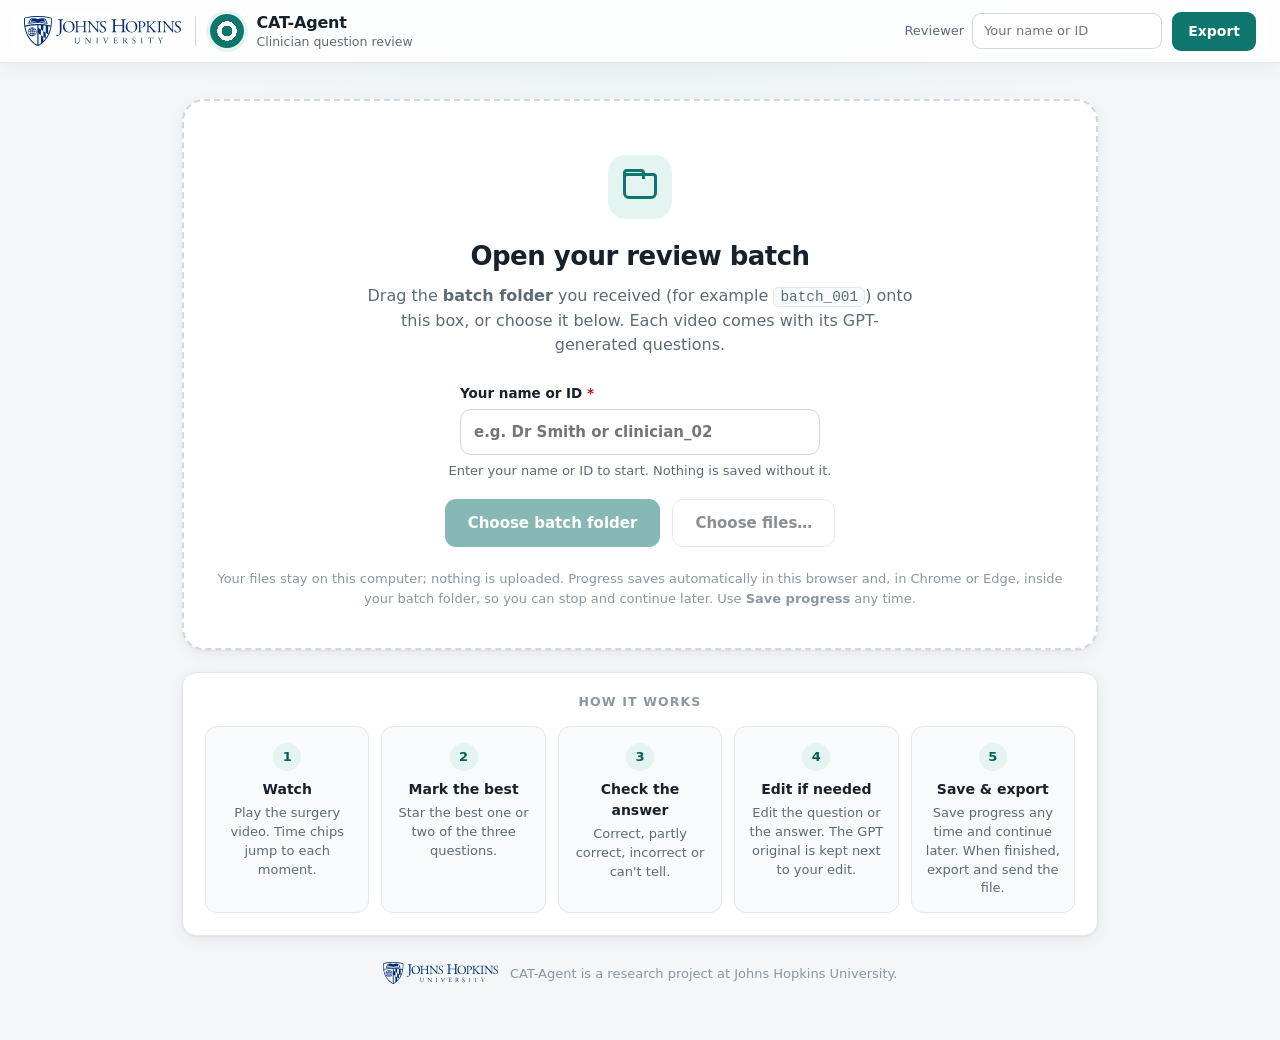
==== commit 12945cac: "Review app: required reviewer ID, separate question/answer edits, saved progress - Nothing is saved " ====
--- a/ui/index.html
+++ b/ui/index.html
@@ -6,7 +6,7 @@
   <title>CAT-Agent Clinician Review</title>
   <meta name="description" content="Review GPT-generated questions for ophthalmic surgery videos: pick the best, edit, export.">
   <link rel="icon" href="data:image/svg+xml,%3Csvg xmlns='http://www.w3.org/2000/svg' viewBox='0 0 32 32'%3E%3Ccircle cx='16' cy='16' r='14' fill='%230f766e'/%3E%3Ccircle cx='16' cy='16' r='6' fill='white'/%3E%3Ccircle cx='16' cy='16' r='3' fill='%230f766e'/%3E%3C/svg%3E">
-  <link rel="stylesheet" href="styles.css?v=202610051838">
+  <link rel="stylesheet" href="styles.css?v=202610051926">
 </head>
 <body>
   <header class="topbar">
@@ -25,8 +25,10 @@
     <div class="topbar-actions">
       <label class="reviewer">
         <span>Reviewer</span>
-        <input id="reviewer" type="text" placeholder="Your name or ID" autocomplete="off" spellcheck="false">
+        <input id="reviewer" class="reviewer-input" type="text" placeholder="Your name or ID" autocomplete="off" spellcheck="false">
       </label>
+      <span id="save-status" class="save-status hidden" role="status" aria-live="polite"></span>
+      <button id="btn-save" class="btn ghost hidden" type="button" title="Save your progress now (Ctrl/Cmd+S). It also saves automatically.">Save progress</button>
       <button id="btn-open" class="btn ghost hidden" type="button" title="Open another batch folder">Open folder</button>
       <div class="menu-wrap">
         <button id="btn-export" class="btn primary" type="button" disabled aria-haspopup="true" aria-expanded="false">Export</button>
@@ -34,7 +36,7 @@
           <button type="button" role="menuitem" data-export="json">Export JSON <small>full record, re-importable</small></button>
           <button type="button" role="menuitem" data-export="csv">Export CSV <small>one row per question, for Excel</small></button>
           <hr>
-          <button type="button" role="menuitem" data-export="import">Import previous export… <small>continue where you left off</small></button>
+          <button type="button" role="menuitem" data-export="import">Load saved progress… <small>a progress or export file, e.g. from another computer</small></button>
         </div>
       </div>
     </div>
@@ -48,11 +50,17 @@
       <h1>Open your review batch</h1>
       <p class="lead">Drag the <b>batch folder</b> you received (for example <code>batch_001</code>) onto this box,
         or choose it below. Each video comes with its GPT-generated questions.</p>
+      <label class="id-field" for="reviewer-start">
+        <span>Your name or ID <b aria-hidden="true">*</b></span>
+        <input id="reviewer-start" class="reviewer-input" type="text" placeholder="e.g. Dr Smith or clinician_02" autocomplete="off" spellcheck="false" required>
+      </label>
+      <p id="start-hint" class="start-hint">Enter your name or ID to start. Nothing is saved without it.</p>
       <div class="drop-buttons">
-        <button id="btn-folder" class="btn primary lg" type="button">Choose batch folder</button>
-        <button id="btn-files" class="btn ghost lg" type="button">Choose files…</button>
+        <button id="btn-folder" class="btn primary lg" type="button" disabled>Choose batch folder</button>
+        <button id="btn-files" class="btn ghost lg" type="button" disabled>Choose files…</button>
       </div>
-      <p class="fine">Your files stay on this computer. Nothing is uploaded; progress is saved in this browser.</p>
+      <p class="fine">Your files stay on this computer; nothing is uploaded. Progress saves automatically in this browser
+        and, in Chrome or Edge, inside your batch folder, so you can stop and continue later. Use <b>Save progress</b> any time.</p>
     </section>
     <section class="howto">
       <h2>How it works</h2>
@@ -60,8 +68,8 @@
         <li><span class="n">1</span><b>Watch</b><p>Play the surgery video. Time chips jump to each moment.</p></li>
         <li><span class="n">2</span><b>Mark the best</b><p>Star the best one or two of the three questions.</p></li>
         <li><span class="n">3</span><b>Check the answer</b><p>Correct, partly correct, incorrect or can&#39;t tell.</p></li>
-        <li><span class="n">4</span><b>Edit if needed</b><p>Fix the question, options or answer. The original is kept.</p></li>
-        <li><span class="n">5</span><b>Export</b><p>Click Done &amp; next for each video, then export and send the file.</p></li>
+        <li><span class="n">4</span><b>Edit if needed</b><p>Edit the question or the answer. The GPT original is kept next to your edit.</p></li>
+        <li><span class="n">5</span><b>Save &amp; export</b><p>Save progress any time and continue later. When finished, export and send the file.</p></li>
       </ol>
     </section>
     <footer class="site-foot">
@@ -94,7 +102,7 @@
 
   <div id="toast" class="toast" role="status" aria-live="polite"></div>
 
-  <script src="config.js?v=202610051838"></script>
-  <script src="app.js?v=202610051838"></script>
+  <script src="config.js?v=202610051926"></script>
+  <script src="app.js?v=202610051926"></script>
 </body>
 </html>
--- a/ui/styles.css
+++ b/ui/styles.css
@@ -193,6 +193,10 @@
 .case-head h2 { margin: 0; font-size: 22px; letter-spacing: -.015em; line-height: 1.25; }
 .meta-chips { display: flex; flex-wrap: wrap; gap: 6px; margin-top: 8px; }
 .pill { white-space: nowrap; display: inline-flex; align-items: center; gap: 5px; padding: 3px 10px; border-radius: 99px; font-size: 12.5px; font-weight: 600; background: var(--surface-2); color: var(--muted); border: 1px solid var(--border); }
+.pill.sa1 { background: #e7f0fc; color: #1f5fbf; border-color: transparent; }
+.pill.sa2 { background: #f0eafc; color: #6a3fc8; border-color: transparent; }
+.pill.sa3 { background: #e2f4f0; color: #0b6b5f; border-color: transparent; }
+.q-family { font-size: 11.5px; font-weight: 800; letter-spacing: .08em; text-transform: uppercase; color: var(--faint); margin: 0 0 4px; }
 .pill.accent { background: var(--accent-soft); color: var(--accent-strong); border-color: transparent; }
 .pill.star { background: var(--star-soft); color: var(--star); border-color: transparent; }
 .pill.good { background: var(--good-soft); color: var(--good); border-color: transparent; }
@@ -311,3 +315,17 @@
   .start { padding: 24px 14px 40px; min-height: 0; }
   .drop { padding: 36px 18px 30px; }
 }
+
+/* ---------------------------------------------------------------- reviewer ID, saving, edits */
+.id-field { display: grid; gap: 6px; max-width: 360px; margin: 0 auto 6px; text-align: left; font-size: 13.5px; font-weight: 700; color: var(--text); }
+.id-field b { color: var(--bad); font-weight: 800; }
+.id-field input { padding: 11px 13px; border-radius: 11px; border: 1px solid var(--border-strong); background: var(--surface); font-size: 15px; }
+.id-field input:focus { outline: 2px solid var(--accent); outline-offset: 1px; border-color: transparent; }
+.id-field input.needs { border-color: var(--warn); box-shadow: 0 0 0 3px var(--warn-soft); }
+.start-hint { font-size: 13px; color: var(--muted); margin: 0 0 18px; }
+.save-status { font-size: 12.5px; color: var(--good); font-weight: 600; white-space: nowrap; }
+.save-status.warn { color: var(--warn); }
+.orig-line { font-size: 12.5px; color: var(--faint); margin: 6px 0 2px; padding: 6px 9px; border-left: 3px solid var(--border-strong); background: var(--surface-2); border-radius: 0 7px 7px 0; white-space: pre-wrap; }
+.orig-line b { color: var(--muted); }
+.q-actions { flex-wrap: wrap; justify-content: flex-end; }
+@media (max-width: 820px) { .save-status { order: 5; width: 100%; } }
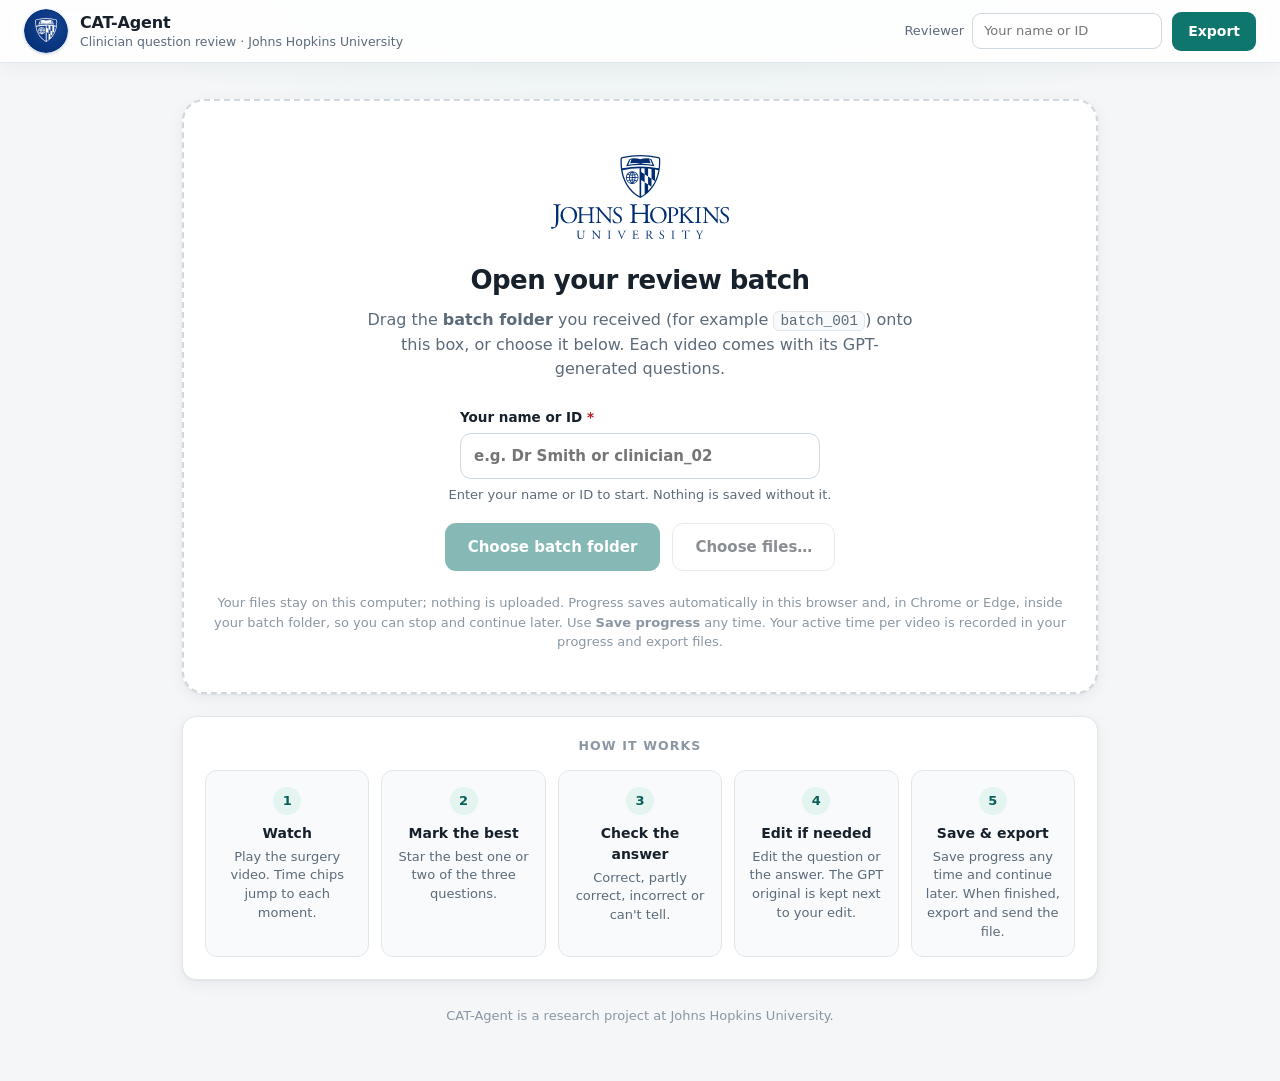
==== commit 8af21fef: "Usage tracking per person, clinician activity, sharper JHU logos - GPT usage ledger (ophbench_data/u" ====
--- a/ui/index.html
+++ b/ui/index.html
@@ -5,21 +5,19 @@
   <meta name="viewport" content="width=device-width, initial-scale=1">
   <title>CAT-Agent Clinician Review</title>
   <meta name="description" content="Review GPT-generated questions for ophthalmic surgery videos: pick the best, edit, export.">
-  <link rel="icon" href="data:image/svg+xml,%3Csvg xmlns='http://www.w3.org/2000/svg' viewBox='0 0 32 32'%3E%3Ccircle cx='16' cy='16' r='14' fill='%230f766e'/%3E%3Ccircle cx='16' cy='16' r='6' fill='white'/%3E%3Ccircle cx='16' cy='16' r='3' fill='%230f766e'/%3E%3C/svg%3E">
-  <link rel="stylesheet" href="styles.css?v=202610051926">
+  <link rel="icon" href="assets/jhu-badge.svg" type="image/svg+xml">
+  <link rel="stylesheet" href="styles.css?v=202610052042">
 </head>
 <body>
   <header class="topbar">
   <div class="topbar-inner">
     <div class="brand">
       <a class="jhu" href="https://www.jhu.edu/" target="_blank" rel="noopener" title="Johns Hopkins University">
-        <img src="assets/jhu-logo.svg" alt="Johns Hopkins University" width="158" height="30">
+        <img src="assets/jhu-badge.svg" alt="Johns Hopkins University" width="44" height="44">
       </a>
-      <span class="brand-divider" aria-hidden="true"></span>
-      <span class="logo" aria-hidden="true"></span>
       <div>
         <div class="brand-title">CAT-Agent</div>
-        <div class="brand-sub">Clinician question review</div>
+        <div class="brand-sub">Clinician question review · Johns Hopkins University</div>
       </div>
     </div>
     <div class="topbar-actions">
@@ -46,7 +44,7 @@
   <!-- Start screen -->
   <main id="start" class="start">
     <section class="drop" id="dropzone" tabindex="0" aria-label="Drop your batch folder here">
-      <div class="drop-icon" aria-hidden="true"></div>
+      <img class="hero-logo" src="assets/jhu-vertical.svg" alt="Johns Hopkins University" width="178" height="84">
       <h1>Open your review batch</h1>
       <p class="lead">Drag the <b>batch folder</b> you received (for example <code>batch_001</code>) onto this box,
         or choose it below. Each video comes with its GPT-generated questions.</p>
@@ -60,7 +58,8 @@
         <button id="btn-files" class="btn ghost lg" type="button" disabled>Choose files…</button>
       </div>
       <p class="fine">Your files stay on this computer; nothing is uploaded. Progress saves automatically in this browser
-        and, in Chrome or Edge, inside your batch folder, so you can stop and continue later. Use <b>Save progress</b> any time.</p>
+        and, in Chrome or Edge, inside your batch folder, so you can stop and continue later. Use <b>Save progress</b> any time.
+        Your active time per video is recorded in your progress and export files.</p>
     </section>
     <section class="howto">
       <h2>How it works</h2>
@@ -73,7 +72,6 @@
       </ol>
     </section>
     <footer class="site-foot">
-      <img src="assets/jhu-logo.svg" alt="" width="116" height="22">
       <span>CAT-Agent is a research project at Johns Hopkins University.</span>
     </footer>
     <input id="input-folder" type="file" webkitdirectory directory multiple hidden>
@@ -87,6 +85,7 @@
       <div class="side-head">
         <div class="progress-label"><span id="progress-text">0 of 0 done</span><span id="progress-pct">0%</span></div>
         <div class="progress"><div id="progress-bar"></div></div>
+        <div id="active-time" class="active-time" title="Active time counts only while you work on a video; it pauses after 2 minutes without input"></div>
         <input id="search" type="search" placeholder="Search videos…" aria-label="Search videos">
         <div class="filters" role="group" aria-label="Filter by status">
           <button type="button" class="chip-btn active" data-filter="all">All</button>
@@ -102,7 +101,7 @@
 
   <div id="toast" class="toast" role="status" aria-live="polite"></div>
 
-  <script src="config.js?v=202610051926"></script>
-  <script src="app.js?v=202610051926"></script>
+  <script src="config.js?v=202610052042"></script>
+  <script src="app.js?v=202610052042"></script>
 </body>
 </html>
--- a/ui/styles.css
+++ b/ui/styles.css
@@ -67,7 +67,7 @@
   box-shadow: 0 0 0 4px var(--accent-soft);
 }
 .jhu { display: inline-flex; align-items: center; }
-.jhu img { height: 30px; width: auto; display: block; }
+.jhu img { height: 44px; width: 44px; display: block; border-radius: 50%; box-shadow: 0 1px 3px rgba(0, 45, 114, .25); }
 .brand-divider { width: 1px; height: 30px; background: var(--border-strong); margin: 0 2px; }
 .site-foot { margin-top: 26px; display: flex; align-items: center; justify-content: center; gap: 12px; color: var(--faint); font-size: 13px; flex-wrap: wrap; text-align: center; }
 .site-foot img { height: 22px; width: auto; }
@@ -302,8 +302,8 @@
 }
 @media (max-width: 820px) {
   .topbar { padding: 0 14px; }
-  .jhu img { height: 22px; }
-  .brand-divider { height: 24px; }
+  .jhu img { height: 38px; width: 38px; }
+  .brand-sub { display: none; }
   .topbar-inner { flex-wrap: wrap; padding: 10px 0; }
   .topbar-actions { width: 100%; flex-wrap: wrap; }
   .reviewer { flex: 1; }
@@ -329,3 +329,7 @@
 .orig-line b { color: var(--muted); }
 .q-actions { flex-wrap: wrap; justify-content: flex-end; }
 @media (max-width: 820px) { .save-status { order: 5; width: 100%; } }
+.hero-logo { display: block; height: 84px; width: auto; margin: 0 auto 22px; }
+@media (max-width: 820px) { .hero-logo { height: 66px; margin-bottom: 16px; } }
+.active-time { font-size: 12.5px; color: var(--muted); margin: -4px 0 10px; font-variant-numeric: tabular-nums; }
+.pill.time { font-variant-numeric: tabular-nums; }
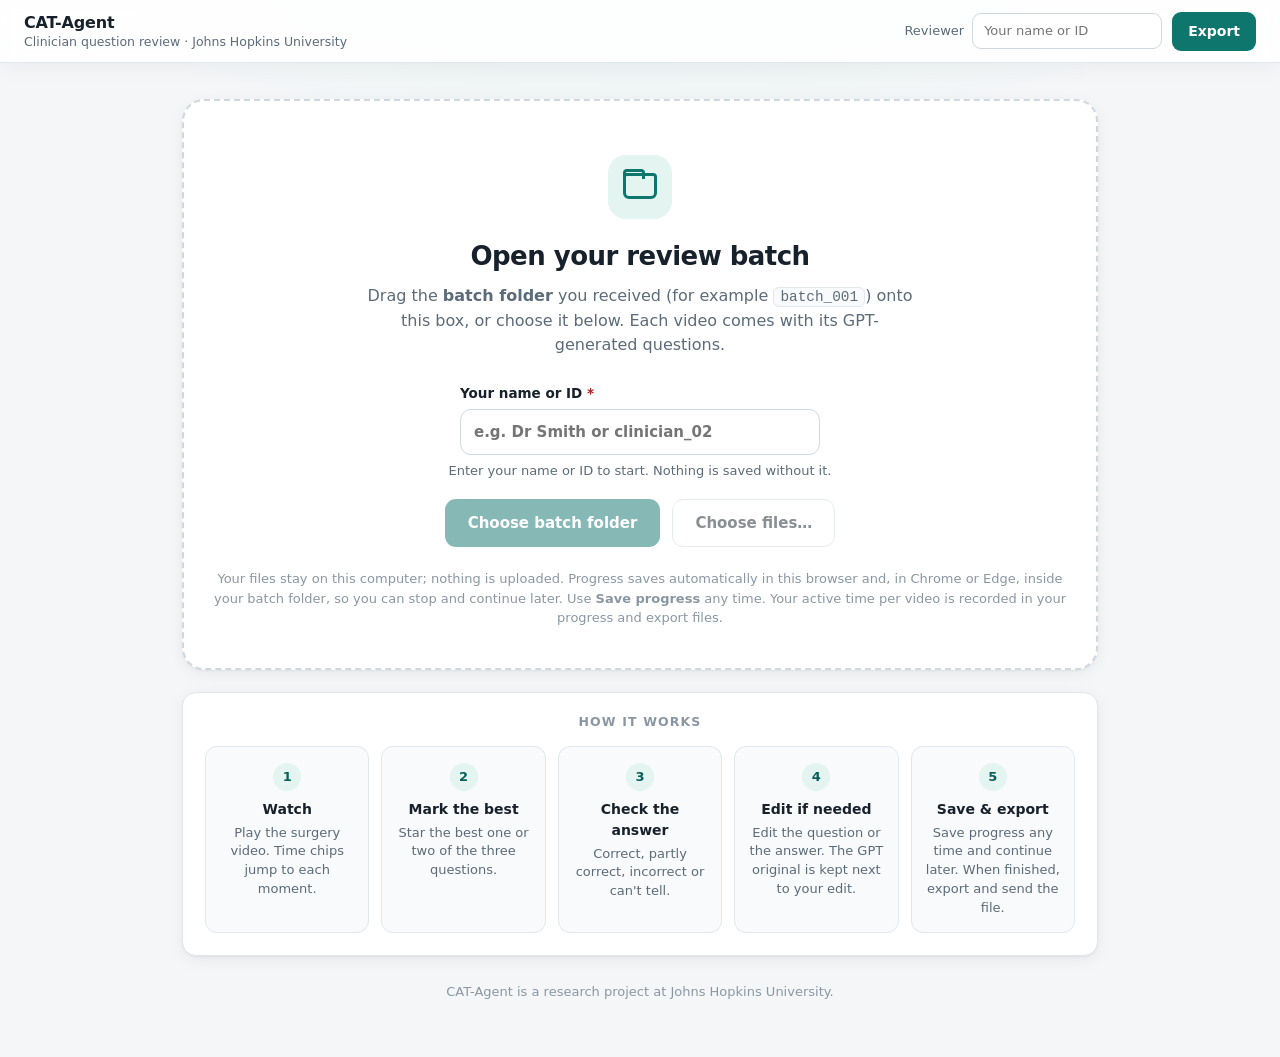
==== commit ebfeaeb7: "UI: remove the JHU logo images (header badge, start-screen lockup, favicon) Co-Authored-By: Claude O" ====
--- a/ui/index.html
+++ b/ui/index.html
@@ -5,16 +5,13 @@
   <meta name="viewport" content="width=device-width, initial-scale=1">
   <title>CAT-Agent Clinician Review</title>
   <meta name="description" content="Review GPT-generated questions for ophthalmic surgery videos: pick the best, edit, export.">
-  <link rel="icon" href="assets/jhu-badge.svg" type="image/svg+xml">
-  <link rel="stylesheet" href="styles.css?v=202610052042">
+  <link rel="icon" href="data:image/svg+xml,%3Csvg xmlns='http://www.w3.org/2000/svg' viewBox='0 0 32 32'%3E%3Ccircle cx='16' cy='16' r='14' fill='%230f766e'/%3E%3Ccircle cx='16' cy='16' r='6' fill='white'/%3E%3Ccircle cx='16' cy='16' r='3' fill='%230f766e'/%3E%3C/svg%3E">
+  <link rel="stylesheet" href="styles.css?v=202610081139">
 </head>
 <body>
   <header class="topbar">
   <div class="topbar-inner">
     <div class="brand">
-      <a class="jhu" href="https://www.jhu.edu/" target="_blank" rel="noopener" title="Johns Hopkins University">
-        <img src="assets/jhu-badge.svg" alt="Johns Hopkins University" width="44" height="44">
-      </a>
       <div>
         <div class="brand-title">CAT-Agent</div>
         <div class="brand-sub">Clinician question review · Johns Hopkins University</div>
@@ -44,7 +41,7 @@
   <!-- Start screen -->
   <main id="start" class="start">
     <section class="drop" id="dropzone" tabindex="0" aria-label="Drop your batch folder here">
-      <img class="hero-logo" src="assets/jhu-vertical.svg" alt="Johns Hopkins University" width="178" height="84">
+      <div class="drop-icon" aria-hidden="true"></div>
       <h1>Open your review batch</h1>
       <p class="lead">Drag the <b>batch folder</b> you received (for example <code>batch_001</code>) onto this box,
         or choose it below. Each video comes with its GPT-generated questions.</p>
@@ -101,7 +98,7 @@
 
   <div id="toast" class="toast" role="status" aria-live="polite"></div>
 
-  <script src="config.js?v=202610052042"></script>
-  <script src="app.js?v=202610052042"></script>
+  <script src="config.js?v=202610081139"></script>
+  <script src="app.js?v=202610081139"></script>
 </body>
 </html>
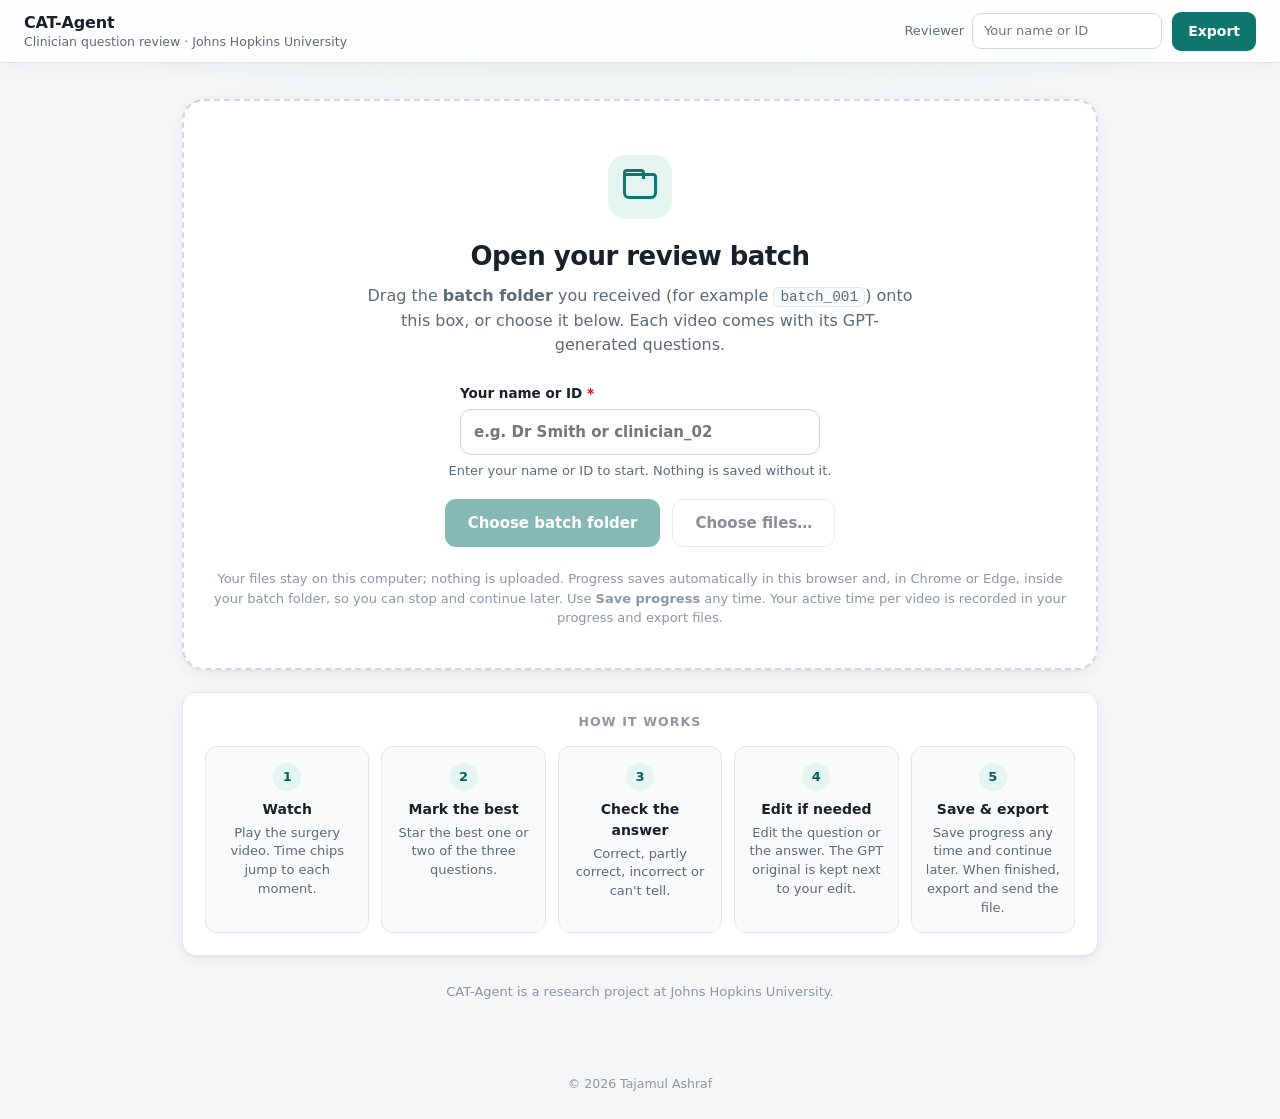
==== commit 5ef6fb36: "UI: keep the video playing while rating/editing; add copyright footer Re-rendering the question card" ====
--- a/ui/index.html
+++ b/ui/index.html
@@ -6,7 +6,7 @@
   <title>CAT-Agent Clinician Review</title>
   <meta name="description" content="Review GPT-generated questions for ophthalmic surgery videos: pick the best, edit, export.">
   <link rel="icon" href="data:image/svg+xml,%3Csvg xmlns='http://www.w3.org/2000/svg' viewBox='0 0 32 32'%3E%3Ccircle cx='16' cy='16' r='14' fill='%230f766e'/%3E%3Ccircle cx='16' cy='16' r='6' fill='white'/%3E%3Ccircle cx='16' cy='16' r='3' fill='%230f766e'/%3E%3C/svg%3E">
-  <link rel="stylesheet" href="styles.css?v=202610081139">
+  <link rel="stylesheet" href="styles.css?v=202610081155">
 </head>
 <body>
   <header class="topbar">
@@ -96,9 +96,11 @@
     <main id="case" class="case" tabindex="-1"></main>
   </div>
 
+  <footer class="copyright">© 2026 Tajamul Ashraf</footer>
+
   <div id="toast" class="toast" role="status" aria-live="polite"></div>
 
-  <script src="config.js?v=202610081139"></script>
-  <script src="app.js?v=202610081139"></script>
+  <script src="config.js?v=202610081155"></script>
+  <script src="app.js?v=202610081155"></script>
 </body>
 </html>
--- a/ui/styles.css
+++ b/ui/styles.css
@@ -333,3 +333,4 @@
 @media (max-width: 820px) { .hero-logo { height: 66px; margin-bottom: 16px; } }
 .active-time { font-size: 12.5px; color: var(--muted); margin: -4px 0 10px; font-variant-numeric: tabular-nums; }
 .pill.time { font-variant-numeric: tabular-nums; }
+.copyright { text-align: center; font-size: 12.5px; color: var(--faint); padding: 18px 16px 26px; }
